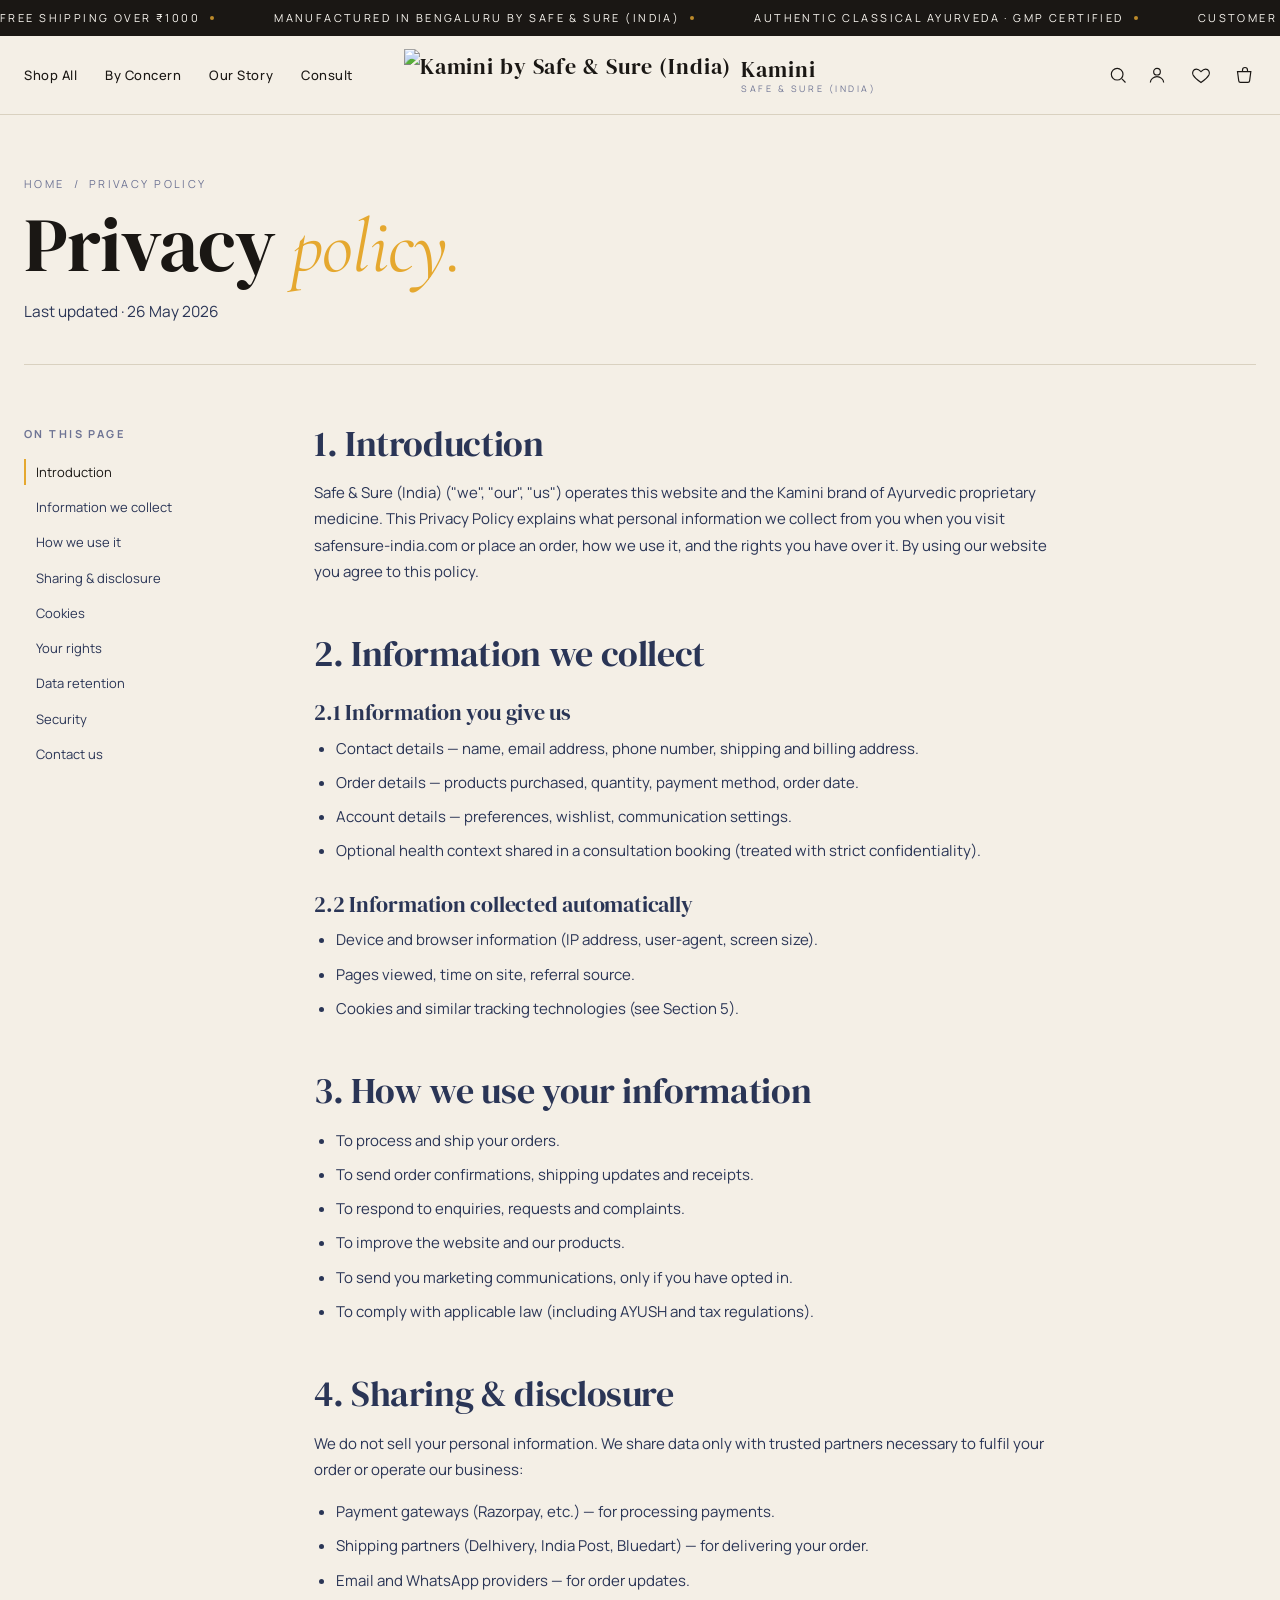
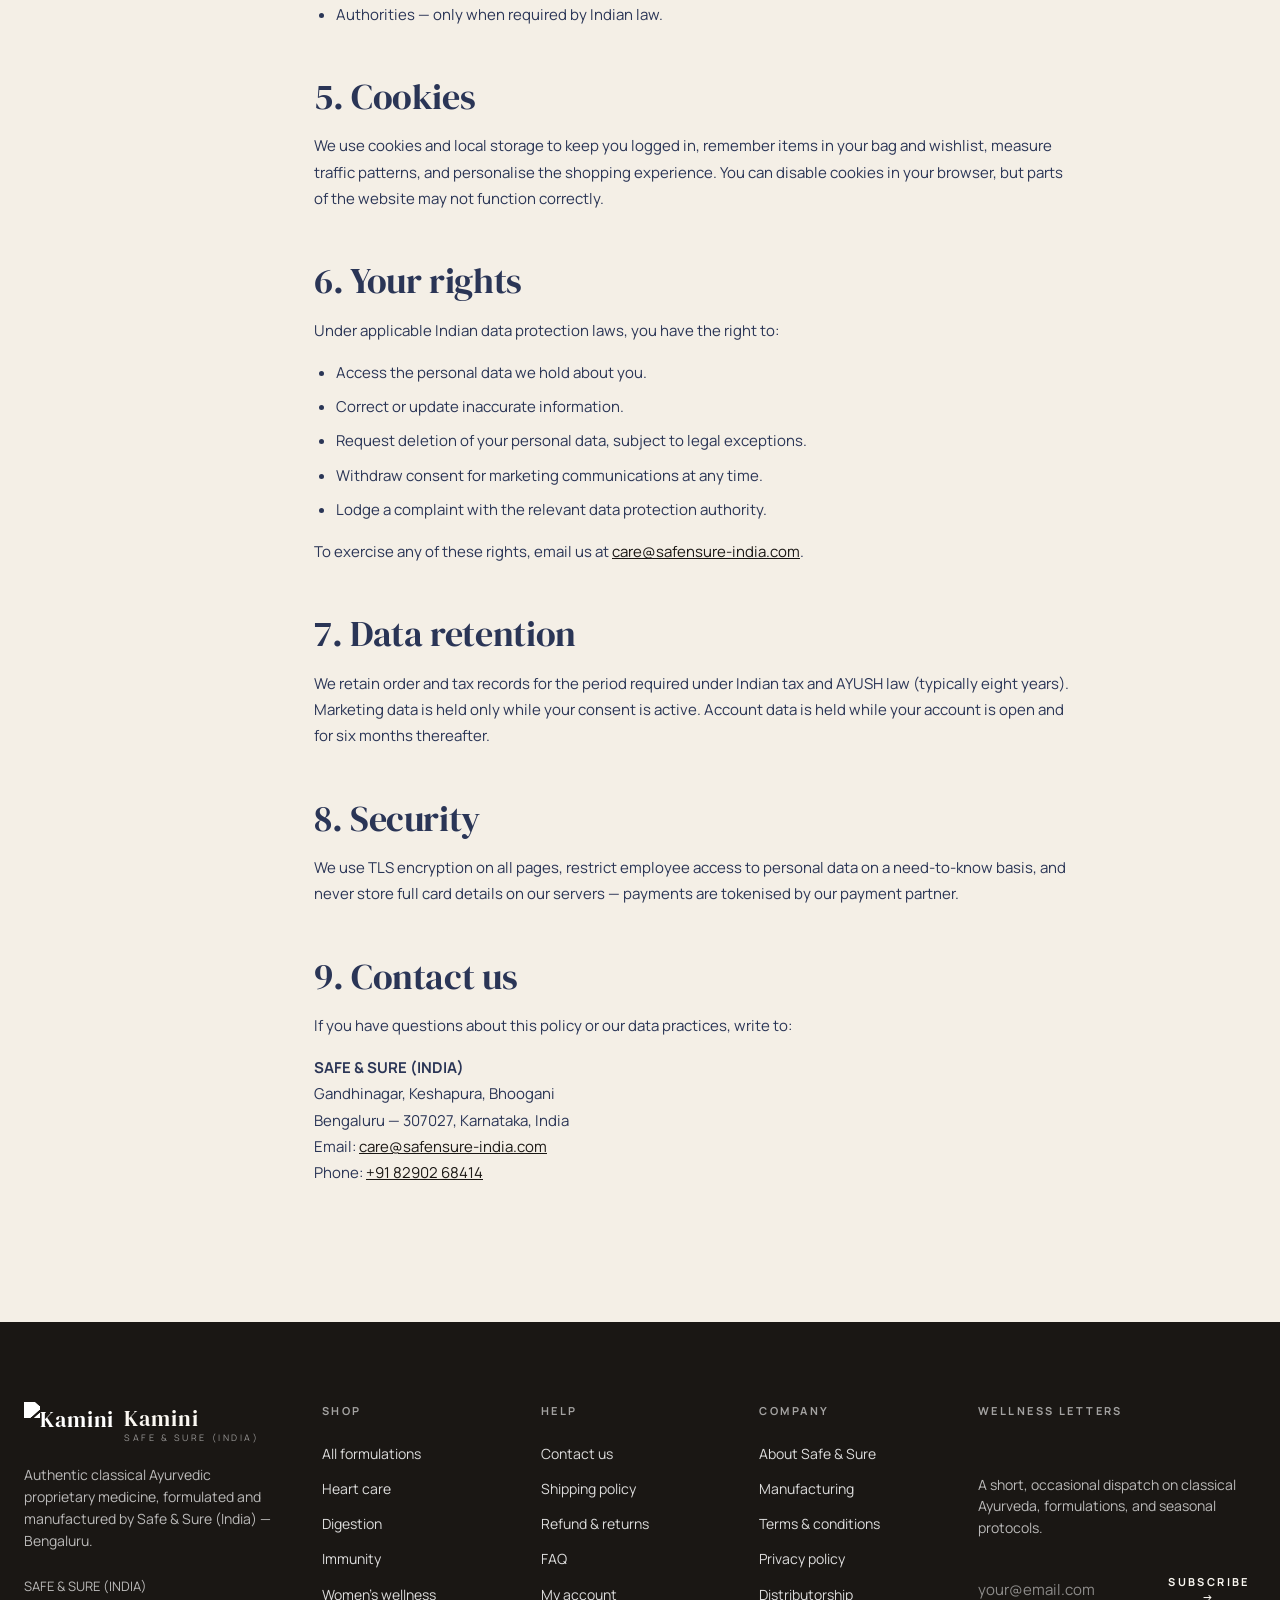
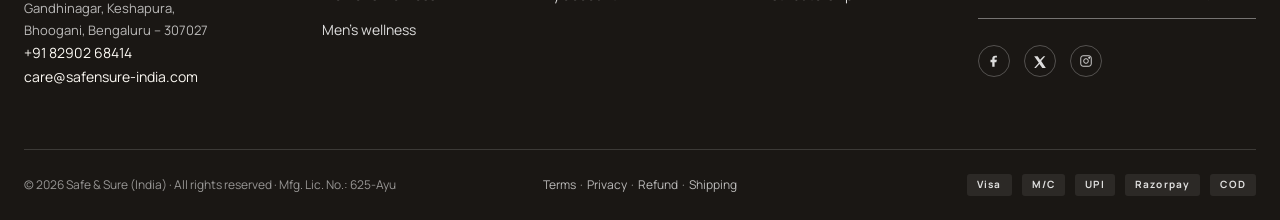
==== privacy-policy.html @ 07e7427a "Add site files (HTML, CSS, JS, robots.txt) with noindex/nofollow" ====
<!DOCTYPE html>
<html lang="en">
<head>
<meta name="robots" content="noindex, nofollow, noarchive, nosnippet">
<meta name="googlebot" content="noindex, nofollow">
<meta charset="UTF-8" />
<meta name="viewport" content="width=device-width, initial-scale=1.0" />
<title>Privacy Policy — Kamini by Safe &amp; Sure (India)</title>
<link rel="preconnect" href="https://fonts.googleapis.com" />
<link rel="preconnect" href="https://fonts.gstatic.com" crossorigin />
<link href="https://fonts.googleapis.com/css2?family=DM+Serif+Display:ital@0;1&family=Cormorant+Garamond:ital,wght@0,400;0,500;1,400;1,500&family=Manrope:wght@300;400;500;600;700&display=swap" rel="stylesheet" />
<link rel="icon" type="image/png" href="assets/logo.png" />
<link rel="stylesheet" href="styles.css" />
</head>
<body data-page="privacy">

<div id="site-header"></div>

<main class="wide">
  <section class="page-head">
    <div class="crumb"><a href="index.html">Home</a> &nbsp;/&nbsp; Privacy policy</div>
    <h1>Privacy <span class="italic">policy.</span></h1>
    <p class="lede" style="margin-top:14px;">Last updated · 26 May 2026</p>
  </section>

  <div class="legal">
    <aside class="legal-toc">
      <h5>On this page</h5>
      <ul>
        <li><a href="#intro" class="active">Introduction</a></li>
        <li><a href="#info">Information we collect</a></li>
        <li><a href="#use">How we use it</a></li>
        <li><a href="#share">Sharing &amp; disclosure</a></li>
        <li><a href="#cookies">Cookies</a></li>
        <li><a href="#rights">Your rights</a></li>
        <li><a href="#retention">Data retention</a></li>
        <li><a href="#security">Security</a></li>
        <li><a href="#contact">Contact us</a></li>
      </ul>
    </aside>

    <div class="legal-body">
      <h2 id="intro">1. Introduction</h2>
      <p>Safe &amp; Sure (India) ("we", "our", "us") operates this website and the Kamini brand of Ayurvedic proprietary medicine. This Privacy Policy explains what personal information we collect from you when you visit safensure-india.com or place an order, how we use it, and the rights you have over it. By using our website you agree to this policy.</p>

      <h2 id="info">2. Information we collect</h2>
      <h3>2.1 Information you give us</h3>
      <ul>
        <li>Contact details — name, email address, phone number, shipping and billing address.</li>
        <li>Order details — products purchased, quantity, payment method, order date.</li>
        <li>Account details — preferences, wishlist, communication settings.</li>
        <li>Optional health context shared in a consultation booking (treated with strict confidentiality).</li>
      </ul>
      <h3>2.2 Information collected automatically</h3>
      <ul>
        <li>Device and browser information (IP address, user-agent, screen size).</li>
        <li>Pages viewed, time on site, referral source.</li>
        <li>Cookies and similar tracking technologies (see Section 5).</li>
      </ul>

      <h2 id="use">3. How we use your information</h2>
      <ul>
        <li>To process and ship your orders.</li>
        <li>To send order confirmations, shipping updates and receipts.</li>
        <li>To respond to enquiries, requests and complaints.</li>
        <li>To improve the website and our products.</li>
        <li>To send you marketing communications, only if you have opted in.</li>
        <li>To comply with applicable law (including AYUSH and tax regulations).</li>
      </ul>

      <h2 id="share">4. Sharing &amp; disclosure</h2>
      <p>We do not sell your personal information. We share data only with trusted partners necessary to fulfil your order or operate our business:</p>
      <ul>
        <li>Payment gateways (Razorpay, etc.) — for processing payments.</li>
        <li>Shipping partners (Delhivery, India Post, Bluedart) — for delivering your order.</li>
        <li>Email and WhatsApp providers — for order updates.</li>
        <li>Authorities — only when required by Indian law.</li>
      </ul>

      <h2 id="cookies">5. Cookies</h2>
      <p>We use cookies and local storage to keep you logged in, remember items in your bag and wishlist, measure traffic patterns, and personalise the shopping experience. You can disable cookies in your browser, but parts of the website may not function correctly.</p>

      <h2 id="rights">6. Your rights</h2>
      <p>Under applicable Indian data protection laws, you have the right to:</p>
      <ul>
        <li>Access the personal data we hold about you.</li>
        <li>Correct or update inaccurate information.</li>
        <li>Request deletion of your personal data, subject to legal exceptions.</li>
        <li>Withdraw consent for marketing communications at any time.</li>
        <li>Lodge a complaint with the relevant data protection authority.</li>
      </ul>
      <p>To exercise any of these rights, email us at <a href="mailto:care@safensure-india.com">care@safensure-india.com</a>.</p>

      <h2 id="retention">7. Data retention</h2>
      <p>We retain order and tax records for the period required under Indian tax and AYUSH law (typically eight years). Marketing data is held only while your consent is active. Account data is held while your account is open and for six months thereafter.</p>

      <h2 id="security">8. Security</h2>
      <p>We use TLS encryption on all pages, restrict employee access to personal data on a need-to-know basis, and never store full card details on our servers — payments are tokenised by our payment partner.</p>

      <h2 id="contact">9. Contact us</h2>
      <p>If you have questions about this policy or our data practices, write to:</p>
      <p>
        <b>SAFE &amp; SURE (INDIA)</b><br/>
        Gandhinagar, Keshapura, Bhoogani<br/>
        Bengaluru — 307027, Karnataka, India<br/>
        Email: <a href="mailto:care@safensure-india.com">care@safensure-india.com</a><br/>
        Phone: <a href="tel:+918290268414">+91 82902 68414</a>
      </p>
    </div>
  </div>
</main>

<div id="site-footer"></div>

<script src="app.js"></script>
<script>
// Highlight TOC link in view
const links = document.querySelectorAll('.legal-toc a');
const sections = [...links].map(a => document.querySelector(a.getAttribute('href')));
window.addEventListener('scroll', () => {
  const y = window.scrollY + 200;
  let i = 0;
  sections.forEach((s, idx) => { if (s && s.offsetTop <= y) i = idx; });
  links.forEach((l, idx) => l.classList.toggle('active', idx === i));
});
</script>
</body>
</html>
---- styles.css ----
/* ============================================================
   SAFE & SURE (INDIA) — KAMINI Ayurvedic Proprietary Medicine
   Editorial commerce system · 2026
   ============================================================ */

:root {
  /* Warm parchment palette tuned to Kamini's navy + gold packaging */
  --cream:        #F4EFE6;
  --cream-2:      #EBE4D6;
  --paper:        #FBF8F2;
  --ink:          #14213A;        /* deep navy ink — from packaging */
  --ink-2:        #2A3556;
  --mute:         #6E7494;
  --hairline:     #D9D1C0;
  --terracotta:   #1B2D5B;        /* renamed in spirit — now Kamini navy accent */
  --terracotta-d: #0F1E45;
  --forest:       #1B2D5B;        /* unify deep tones to navy family */
  --moss:         #4A5C8A;
  --saffron:      #E5A82F;        /* Kamini gold */
  --rose:         #C77E6A;
  --sale:         #B33A2A;
  --new:          #1B2D5B;

  /* Type */
  --serif:    "DM Serif Display", "Playfair Display", "Cormorant Garamond", Georgia, serif;
  --italic:   "Cormorant Garamond", "Playfair Display", Georgia, serif;
  --sans:     "Manrope", "Inter", -apple-system, BlinkMacSystemFont, sans-serif;
  --mono:     "JetBrains Mono", ui-monospace, monospace;

  /* Geometry */
  --gutter:   24px;
  --maxw:     1440px;
  --radius:   2px;
  --radius-pill: 999px;

  /* Motion */
  --ease:     cubic-bezier(.2,.7,.2,1);
}

* { box-sizing: border-box; }
html, body { margin: 0; padding: 0; }
body {
  font-family: var(--sans);
  background: var(--cream);
  /* color: #1a1714; */
  color: #1a1714;
  font-size: 15px;
  line-height: 1.55;
  -webkit-font-smoothing: antialiased;
  text-rendering: optimizeLegibility;
}
img { display: block; max-width: 100%; height: auto; }
a { color: inherit; text-decoration: none; }
button { font-family: inherit; cursor: pointer; border: 0; background: none; color: inherit; }

/* ---------- Typography ---------- */
.serif { font-family: var(--serif); }
.italic { font-family: var(--italic); font-style: italic; }
.eyebrow {
  font-family: var(--sans);
  font-size: 11px;
  letter-spacing: .22em;
  text-transform: uppercase;
  font-weight: 600;
  color: var(--ink-2);
}
.kicker {
  font-family: var(--sans);
  font-size: 12px;
  letter-spacing: .2em;
  text-transform: uppercase;
  color: var(--mute);
}
h1, h2, h3, h4 { font-family: var(--serif); font-weight: 400; margin: 0; letter-spacing: -.01em; line-height: 1.04; }
.h-display { font-size: clamp(56px, 9.5vw, 168px); letter-spacing: -.02em; line-height: .94; }
.h-hero    { font-size: clamp(44px, 7vw, 116px); letter-spacing: -.02em; line-height: .96; }
.h-section { font-size: clamp(32px, 4.6vw, 72px); }
.h-block   { font-size: clamp(24px, 2.4vw, 36px); line-height: 1.1; }
.lede      { font-family: var(--sans); font-size: clamp(15px, 1.2vw, 18px); color: var(--ink-2); max-width: 60ch; line-height: 1.6; }

/* ---------- Buttons ---------- */
.btn {
  display: inline-flex; align-items: center; justify-content: center; gap: 10px;
  height: 52px; padding: 0 28px;
  font-family: var(--sans);
  font-size: 12px; font-weight: 600; letter-spacing: .18em; text-transform: uppercase;
  border-radius: var(--radius);
  transition: all .25s var(--ease);
  white-space: nowrap;
}
.btn-dark    { background: #1a1714; color: var(--paper); }
.btn-dark:hover    { background: var(--saffron); color: #1a1714; }
.btn-light   { background: var(--paper); color: #1a1714; }
.btn-outline { background: transparent; color: #1a1714; border: 1px solid #1a1714; }
.btn-outline:hover { background: #1a1714; color: var(--paper); }
.btn-ghost   { background: transparent; color: var(--paper); border: 1px solid rgba(255,255,255,.6); }
.btn-ghost:hover { background: var(--saffron); color: #1a1714; border-color: var(--saffron); }
.btn-gold    { background: var(--saffron); color: #1a1714; }
.btn-gold:hover { background: #1a1714; color: var(--saffron); }
.btn-arrow   { font-size: 16px; line-height: 1; transition: transform .25s var(--ease); }
.btn:hover .btn-arrow { transform: translateX(4px); }
.btn[disabled] { opacity: .5; pointer-events: none; }

/* ---------- Layout ---------- */
.container { max-width: var(--maxw); margin: 0 auto; padding: 0 var(--gutter); }
.wide      { max-width: 1680px; margin: 0 auto; padding: 0 var(--gutter); }
.row { display: flex; align-items: center; gap: 16px; }
.between { display: flex; align-items: center; justify-content: space-between; gap: 16px; }
.hairline { border-top: 1px solid var(--hairline); }
.section-pad { padding: clamp(64px, 9vw, 140px) 0; }

/* ---------- Badges ---------- */
.badge {
  display: inline-flex; align-items: center; gap: 6px;
  height: 22px; padding: 0 10px;
  border-radius: var(--radius-pill);
  font-family: var(--sans); font-size: 10px; font-weight: 700;
  letter-spacing: .12em; text-transform: uppercase;
}
.badge-sale { background: var(--sale); color: #fff; }
.badge-new  { background: #1a1714; color: var(--saffron); }
.badge-hot  { background: var(--saffron); color: #1a1714; }
.badge-best { background: var(--saffron); color: #1a1714; }
.badge-rx   { background: transparent; color: #1a1714; border: 1px solid #1a1714; }

/* ---------- Product card ---------- */
.product {
  display: flex; flex-direction: column; gap: 14px;
  text-align: left;
  background: var(--paper);
  padding: 16px 16px 22px;
  position: relative;
  transition: transform .35s var(--ease), box-shadow .35s var(--ease);
}
.product:hover { transform: translateY(-2px); box-shadow: 0 14px 30px rgba(20,33,58,.08); }
.product-media {
  position: relative;
  aspect-ratio: 4/5;
  background: var(--cream-2);
  overflow: hidden;
}
.product-media img { width: 100%; height: 100%; object-fit: cover; transition: transform .8s var(--ease); }
.product:hover .product-media img { transform: scale(1.04); }
.product-badges { position: absolute; top: 12px; left: 12px; display: flex; flex-direction: column; gap: 6px; z-index: 2; }
.product-fav { position: absolute; top: 12px; right: 12px; width: 36px; height: 36px; border-radius: 50%; background: var(--paper); display: grid; place-items: center; z-index: 2; opacity: 0; transition: opacity .25s var(--ease); cursor: pointer; }
.product:hover .product-fav { opacity: 1; }
.product-fav.is-fav { opacity: 1; background: #1a1714; }
.product-fav.is-fav svg { stroke: var(--saffron); fill: var(--saffron); }
.product-quick {
  position: absolute; left: 16px; right: 16px; bottom: 16px;
  background: #1a1714; color: var(--paper);
  height: 44px; display: grid; place-items: center;
  font-size: 11px; font-weight: 600; letter-spacing: .18em; text-transform: uppercase;
  transform: translateY(120%); transition: transform .35s var(--ease);
  z-index: 2;
  cursor: pointer;
  border: 0;
  width: calc(100% - 32px);
}
.product-quick:hover { background: var(--saffron); color: #1a1714; }
.product:hover .product-quick { transform: translateY(0); }
.product-stars { display: inline-flex; gap: 2px; color: #1a1714; font-size: 11px; letter-spacing: .04em; }
.product-stars b { font-weight: 600; }
.product-stars span.mute { color: var(--mute); }
.product-title { font-family: var(--serif); font-size: 19px; line-height: 1.2; letter-spacing: -.005em; }
.product-sub { font-family: var(--sans); font-size: 12px; color: var(--mute); letter-spacing: .04em; }
.product-price { display: flex; gap: 10px; align-items: baseline; font-family: var(--sans); }
.product-price .now { font-weight: 700; font-size: 15px; }
.product-price .was { color: var(--mute); text-decoration: line-through; font-size: 13px; }

/* ---------- Header ---------- */
.announce {
  background: #1a1714; color: var(--paper);
  height: 36px; display: flex; align-items: center; overflow: hidden;
  font-size: 11px; letter-spacing: .22em; text-transform: uppercase;
}
.announce-track {
  display: flex; gap: 60px; white-space: nowrap;
  animation: marquee 28s linear infinite;
}
@keyframes marquee {
  from { transform: translateX(0); }
  to { transform: translateX(-50%); }
}
.announce-track span { display: inline-flex; align-items: center; gap: 10px; }
.announce-track i { display: inline-block; width: 4px; height: 4px; background: var(--saffron); border-radius: 50%; opacity: .8; }

.header {
  position: sticky; top: 0; z-index: 50;
  background: var(--cream);
  border-bottom: 1px solid var(--hairline);
}
.header-inner { height: 78px; display: grid; grid-template-columns: 1fr auto 1fr; align-items: center; gap: 16px; }
.nav { display: flex; gap: 28px; }
.nav a { font-size: 13px; letter-spacing: .04em; font-weight: 500; position: relative; padding: 6px 0; }
.nav a:hover { color: #1a1714; border-bottom: 1px solid var(--saffron); }

.logo {
  display: flex; align-items: center; gap: 10px;
  font-family: var(--serif); font-size: 22px; letter-spacing: .04em;
}
.logo img.logo-img { height: 52px; width: auto; display: block; }
.logo .logo-text { display: flex; flex-direction: column; line-height: 1; }
.logo .logo-text .top { font-family: var(--serif); font-size: 22px; color: #1a1714; letter-spacing: .04em; }
.logo .logo-text .sub { font-family: var(--sans); font-size: 9px; letter-spacing: .28em; text-transform: uppercase; color: var(--mute); margin-top: 4px; }
.footer .logo img.logo-img { height: 44px; filter: brightness(0) invert(1); }
.footer .logo .logo-text .top { color: var(--paper); }
.footer .logo .logo-text .sub { color: rgba(255,255,255,.55); }

.icons { justify-self: end; display: flex; align-items: center; gap: 22px; }
.icon-btn { position: relative; width: 22px; height: 22px; display: grid; place-items: center; }
.icon-btn svg { width: 20px; height: 20px; stroke: #1a1714; stroke-width: 1.4; fill: none; }
.icon-btn .dot {
  position: absolute; top: -4px; right: -8px;
  background: var(--saffron); color: #1a1714;
  font-size: 9px; font-weight: 700; line-height: 1;
  border-radius: 50%; width: 16px; height: 16px;
  display: grid; place-items: center;
}

/* ---------- Search overlay ---------- */
.search-overlay {
  position: fixed; inset: 0; z-index: 100;
  background: rgba(20,33,58,.7);
  display: none;
  align-items: flex-start; justify-content: center;
  padding-top: 12vh;
}
.search-overlay.open { display: flex; }
.search-box {
  width: min(720px, 92vw);
  background: var(--paper);
  padding: 30px;
  display: flex; flex-direction: column; gap: 18px;
}
.search-box .search-row {
  display: flex; gap: 10px; align-items: center;
  border-bottom: 1px solid #1a1714; padding-bottom: 10px;
}
.search-box input {
  flex: 1; background: transparent; border: 0; outline: none;
  font-family: var(--serif); font-size: 26px; color: #1a1714;
}
.search-box input::placeholder { color: var(--mute); }
.search-box .search-close { font-size: 12px; letter-spacing: .18em; text-transform: uppercase; font-weight: 700; }
.search-results { display: flex; flex-direction: column; gap: 4px; max-height: 50vh; overflow-y: auto; }
.search-result {
  display: grid; grid-template-columns: 56px 1fr auto; gap: 14px; align-items: center;
  padding: 10px; background: var(--cream); transition: background .2s var(--ease);
}
.search-result:hover { background: var(--cream-2); }
.search-result img { width: 56px; height: 56px; object-fit: cover; background: var(--cream-2); }
.search-result .meta { display: flex; flex-direction: column; gap: 2px; }
.search-result .name { font-family: var(--serif); font-size: 16px; }
.search-result .sub { font-size: 11px; color: var(--mute); letter-spacing: .08em; text-transform: uppercase; }
.search-result .price { font-family: var(--sans); font-size: 14px; font-weight: 700; }
.search-empty { text-align: center; padding: 30px; color: var(--mute); font-style: italic; font-family: var(--italic); }

/* ---------- Toast ---------- */
.toast {
  position: fixed; right: 24px; bottom: 24px; z-index: 200;
  background: #1a1714; color: var(--paper);
  padding: 16px 22px;
  display: flex; align-items: center; gap: 12px;
  transform: translateY(120%); opacity: 0;
  transition: transform .35s var(--ease), opacity .35s var(--ease);
  max-width: 360px;
}
.toast.show { transform: translateY(0); opacity: 1; }
.toast .tick {
  width: 22px; height: 22px; border-radius: 50%;
  background: var(--saffron); color: #1a1714;
  display: grid; place-items: center;
  font-size: 12px; font-weight: 700;
}
.toast .tlabel { font-size: 12px; letter-spacing: .14em; text-transform: uppercase; font-weight: 700; }
.toast .tname { font-family: var(--serif); font-size: 16px; margin-top: 2px; }

/* ---------- Hero ---------- */
.hero {
  position: relative; overflow: hidden;
  padding: 32px 0 0;
}
.hero-grid {
  display: grid;
  grid-template-columns: 1fr 1.1fr;
  gap: 40px;
  align-items: end;
}
.hero-copy { padding: 40px 0 80px; position: relative; z-index: 2; }
.hero-copy .h-display { font-size: clamp(64px, 10vw, 188px); }
.hero-tags { display: flex; gap: 32px; margin-top: 56px; flex-wrap: wrap; }
.hero-tag { font-size: 11px; letter-spacing: .18em; text-transform: uppercase; color: var(--mute); display: inline-flex; align-items: center; gap: 8px; }
.hero-tag::before { content: ""; width: 28px; height: 1px; background: #1a1714; display: inline-block; }
.hero-actions { display: flex; gap: 14px; margin-top: 38px; flex-wrap: wrap; }
.hero-media {
  aspect-ratio: 4/5;
  background: var(--cream-2);
  position: relative;
  overflow: hidden;
}
.hero-media img { width: 100%; height: 100%; object-fit: cover; }
.hero-stamp {
  position: absolute; bottom: 32px; right: 32px;
  background: var(--paper); padding: 18px 22px;
  display: flex; flex-direction: column; gap: 4px;
  max-width: 220px;
}
.hero-stamp .num { font-family: var(--serif); font-size: 40px; line-height: 1; }
.hero-stamp .lab { font-size: 11px; letter-spacing: .18em; text-transform: uppercase; color: var(--mute); }
.hero-floating-italic { font-family: var(--italic); font-style: italic; font-weight: 400; font-size: clamp(40px, 6vw, 84px); color: var(--saffron); letter-spacing: -.01em; }

/* Value strip */
.value-strip {
  border-top: 1px solid var(--hairline);
  border-bottom: 1px solid var(--hairline);
  background: var(--cream);
  padding: 28px 0;
}
.value-grid { display: grid; grid-template-columns: repeat(5, 1fr); gap: 24px; align-items: center; }
.value-item { display: flex; align-items: center; gap: 14px; }
.value-icon { width: 38px; height: 38px; display: grid; place-items: center; border: 1px solid var(--hairline); border-radius: 50%; }
.value-icon svg { width: 18px; height: 18px; stroke: #1a1714; fill: none; stroke-width: 1.4; }
.value-text { display: flex; flex-direction: column; }
.value-text b { font-size: 12px; font-weight: 700; letter-spacing: .08em; text-transform: uppercase; }
.value-text small { font-size: 11px; color: var(--mute); }

/* ---------- Section heading ---------- */
.sec-head { display: grid; grid-template-columns: 1fr auto; align-items: end; gap: 30px; margin-bottom: 48px; }
.sec-head .left { display: flex; flex-direction: column; gap: 14px; }
.sec-head .links { display: flex; gap: 18px; align-items: center; }
.sec-head .links a { font-size: 12px; letter-spacing: .14em; text-transform: uppercase; font-weight: 600; }
.sec-head .links a.active { border-bottom: 1px solid #1a1714; padding-bottom: 4px; }

/* ---------- Concerns ---------- */
.concerns {
  display: grid;
  grid-template-columns: repeat(8, 1fr);
  gap: 20px;
}
.concern {
  display: flex; flex-direction: column; align-items: center; gap: 14px;
  text-align: center;
  transition: transform .35s var(--ease);
  position: relative;
}
.concern:hover { transform: translateY(-4px); }
.concern-circle {
  width: 100%;
  aspect-ratio: 1;
  border-radius: 50%;
  background: var(--cream-2);
  position: relative;
  display: grid; place-items: center;
  overflow: hidden;
  border: 1px solid var(--hairline);
  transition: border-color .25s var(--ease);
}
.concern:hover .concern-circle { border-color: var(--saffron); }
.concern-circle svg { width: 42%; height: 42%; }
.concern-label { font-family: var(--serif); font-size: 17px; }
.concern-count { font-size: 11px; letter-spacing: .12em; text-transform: uppercase; color: var(--mute); }

/* ---------- Editorial split ---------- */
.split { display: grid; grid-template-columns: 1fr 1fr; min-height: 600px; }
.split-image { background: var(--cream-2); position: relative; overflow: hidden; }
.split-image img { width: 100%; height: 100%; object-fit: cover; }
.split-copy {
  background: #1a1714;
  color: var(--paper);
  padding: clamp(40px, 6vw, 90px);
  display: flex; flex-direction: column; justify-content: center;
  gap: 28px;
}
.split-copy .eyebrow { color: rgba(255,255,255,.7); }
.split-copy .h-section { color: var(--paper); }
.split-copy .h-section .italic { color: var(--saffron); }
.split-copy .lede { color: rgba(255,255,255,.85); }

/* ---------- Product grid ---------- */
.product-grid {
  display: grid;
  grid-template-columns: repeat(4, 1fr);
  gap: 20px;
}
.product-grid.cols-3 { grid-template-columns: repeat(3, 1fr); }

/* ---------- Ingredient block ---------- */
.ingredient {
  background: #1a1714;
  color: var(--paper);
  display: grid;
  grid-template-columns: 1.05fr 1fr;
  min-height: 560px;
  overflow: hidden;
}
.ingredient-text { padding: clamp(40px, 5vw, 80px); display: flex; flex-direction: column; gap: 22px; justify-content: center; }
.ingredient-text .h-section { color: var(--paper); }
.ingredient-text .h-section .italic { color: var(--saffron); }
.ingredient-text .lede { color: rgba(255,255,255,.78); max-width: 48ch; }
.ingredient-text .eyebrow { color: rgba(255,255,255,.6); }
.ingredient-stats { display: grid; grid-template-columns: repeat(3,1fr); gap: 28px; margin-top: 8px; padding-top: 28px; border-top: 1px solid rgba(255,255,255,.2); }
.ingredient-stats .num { font-family: var(--serif); font-size: 40px; line-height: 1; color: var(--saffron); }
.ingredient-stats .lab { font-size: 11px; letter-spacing: .14em; text-transform: uppercase; color: rgba(255,255,255,.65); margin-top: 6px; display: block; }
.ingredient-image { position: relative; overflow: hidden; background: var(--cream-2); }
.ingredient-image img { width: 100%; height: 100%; object-fit: cover; }

/* ---------- Reviews / community ---------- */
.community {
  display: grid;
  grid-template-columns: 1.2fr .9fr;
  gap: 32px;
  align-items: stretch;
}
.community-photo { aspect-ratio: 5/4; background: var(--cream-2); overflow: hidden; }
.community-photo img { width: 100%; height: 100%; object-fit: cover; }
.review-card {
  background: var(--paper);
  padding: 32px;
  display: flex; flex-direction: column; gap: 18px;
  position: relative;
}
.review-stars { display: flex; gap: 2px; }
.review-stars span { font-size: 14px; color: var(--saffron); }
.review-quote { font-family: var(--italic); font-style: italic; font-size: 22px; line-height: 1.35; color: #1a1714; }
.review-author { font-size: 12px; letter-spacing: .14em; text-transform: uppercase; color: var(--mute); }
.review-product { display: flex; align-items: center; gap: 12px; padding-top: 18px; border-top: 1px solid var(--hairline); }
.review-product img { width: 48px; height: 48px; object-fit: cover; background: var(--cream-2); }
.review-product .verified { font-size: 10px; letter-spacing: .14em; text-transform: uppercase; color: #1a1714; font-weight: 700; display: flex; align-items: center; gap: 4px; }

/* ---------- Doctor block ---------- */
.doctor {
  display: grid;
  grid-template-columns: 1fr 1.4fr;
  gap: 40px;
  background: var(--cream-2);
  padding: clamp(40px, 6vw, 80px);
  align-items: center;
}
.doctor-photo { aspect-ratio: 5/6; background: #1a1714; overflow: hidden; display: grid; place-items: center; }
.doctor-photo img { width: 100%; height: 100%; object-fit: cover; }
.doctor-body { display: flex; flex-direction: column; gap: 24px; }

/* ---------- Footer ---------- */
.footer {
  background: #1a1714;
  color: var(--paper);
  padding: 80px 0 24px;
}
.footer .wide { padding-left: var(--gutter); padding-right: var(--gutter); }
.footer-top {
  display: grid;
  grid-template-columns: 1.3fr .9fr .9fr .9fr 1.4fr;
  gap: 40px;
  padding-bottom: 60px;
  border-bottom: 1px solid rgba(255,255,255,.15);
}
.footer-col h5 {
  font-family: var(--sans); font-size: 11px;
  letter-spacing: .22em; text-transform: uppercase;
  font-weight: 700; color: rgba(255,255,255,.6);
  margin: 0 0 22px;
}
.footer-col ul { list-style: none; padding: 0; margin: 0; display: flex; flex-direction: column; gap: 12px; }
.footer-col a { font-size: 14px; color: rgba(255,255,255,.85); }
.footer-col a:hover { color: var(--saffron); }
.footer .logo { margin-bottom: 18px; }
.footer-lede { color: rgba(255,255,255,.7); font-size: 14px; max-width: 30ch; }
.footer-news { display: flex; flex-direction: column; gap: 18px; }
.news-input { display: flex; border-bottom: 1px solid rgba(255,255,255,.4); padding-bottom: 10px; }
.news-input input { flex: 1; background: transparent; border: 0; outline: none; color: var(--paper); font-family: var(--sans); font-size: 15px; padding: 8px 0; }
.news-input input::placeholder { color: rgba(255,255,255,.5); }
.news-input button { font-size: 11px; letter-spacing: .22em; text-transform: uppercase; font-weight: 700; color: var(--paper); }
.news-input button:hover { color: var(--saffron); }
.footer-bottom { display: grid; grid-template-columns: 1fr auto 1fr; align-items: center; gap: 16px; padding-top: 24px; font-size: 12px; color: rgba(255,255,255,.55); }
.footer-bottom .center { text-align: center; }
.footer-bottom .right { justify-self: end; display: flex; gap: 10px; align-items: center; }
.footer-bottom a { color: rgba(255,255,255,.7); }
.footer-bottom a:hover { color: var(--saffron); }
.pay { height: 22px; padding: 0 10px; display: inline-flex; align-items: center; background: rgba(255,255,255,.08); font-size: 10px; font-weight: 700; letter-spacing: .12em; border-radius: 3px; color: rgba(255,255,255,.85); }
.socials { display: flex; gap: 14px; }
.socials a { width: 32px; height: 32px; border: 1px solid rgba(255,255,255,.25); border-radius: 50%; display: grid; place-items: center; transition: all .25s var(--ease); }
.socials a:hover { background: var(--saffron); color: #1a1714; border-color: var(--saffron); }
.socials svg { width: 14px; height: 14px; }

/* ---------- Flash / Rx ---------- */
.flash {
  background: #1a1714; color: var(--paper);
  padding: clamp(40px, 6vw, 80px); display: grid; gap: 40px;
  grid-template-columns: .9fr 1.4fr;
  align-items: center;
}
.flash .h-block { color: var(--paper); }
.flash .h-block .italic { color: var(--saffron); }
.flash .lede { color: rgba(255,255,255,.78); }
.timer { display: flex; gap: 10px; margin-top: 12px; }
.timer-pill { background: rgba(255,255,255,.1); border: 1px solid rgba(255,255,255,.15); padding: 14px 18px; display: flex; flex-direction: column; align-items: center; min-width: 76px; }
.timer-pill .v { font-family: var(--serif); font-size: 30px; line-height: 1; color: var(--saffron); }
.timer-pill .l { font-size: 10px; letter-spacing: .14em; text-transform: uppercase; color: rgba(255,255,255,.6); margin-top: 6px; }

/* ---------- Press strip ---------- */
.press {
  display: grid; grid-template-columns: auto repeat(5, 1fr); gap: 40px; align-items: center;
  padding: 30px 0; border-top: 1px solid var(--hairline); border-bottom: 1px solid var(--hairline);
}
.press-label { font-size: 11px; letter-spacing: .22em; text-transform: uppercase; color: var(--mute); }
.press-name { font-family: var(--serif); font-size: 22px; color: var(--ink-2); opacity: .75; text-align: center; letter-spacing: .04em; }

/* ============================================================
   PDP — Product detail
   ============================================================ */
.pdp-wrap {
  display: grid;
  grid-template-columns: 1.05fr .95fr;
  gap: 50px;
  padding: 40px 0 80px;
}
.pdp-gallery { display: grid; grid-template-columns: 90px 1fr; gap: 14px; align-items: start; }
.pdp-thumbs { display: flex; flex-direction: column; gap: 10px; }
.pdp-thumb { aspect-ratio: 1; background: var(--cream-2); cursor: pointer; border: 1px solid transparent; padding: 4px; transition: border .2s; }
.pdp-thumb img { width: 100%; height: 100%; object-fit: contain; }
.pdp-thumb.active { border-color: #1a1714; }
.pdp-main {
  aspect-ratio: 4/5; background: var(--cream-2); position: relative; overflow: hidden;
  display: grid; place-items: center;
}
.pdp-main img { width: 100%; height: 100%; object-fit: contain; padding: 24px; }
.pdp-body { display: flex; flex-direction: column; gap: 22px; padding: 10px 0; }
.pdp-title { font-family: var(--serif); font-size: clamp(40px, 4.5vw, 64px); line-height: 1; letter-spacing: -.01em; }
.pdp-title .italic { font-family: var(--italic); font-style: italic; color: var(--saffron); font-size: .85em; }
.pdp-meta { display: flex; gap: 16px; align-items: center; flex-wrap: wrap; }
.pdp-price { display: flex; gap: 14px; align-items: baseline; padding: 18px 0; border-top: 1px solid var(--hairline); border-bottom: 1px solid var(--hairline); }
.pdp-price .now { font-family: var(--serif); font-size: 44px; line-height: 1; }
.pdp-price .was { font-size: 18px; color: var(--mute); text-decoration: line-through; }
.pdp-price .save { font-size: 11px; letter-spacing: .18em; text-transform: uppercase; font-weight: 700; background: var(--saffron); color: #1a1714; padding: 4px 10px; }
.pdp-size-row, .pdp-qty-row { display: flex; gap: 10px; flex-wrap: wrap; }
.pdp-section-label { font-size: 11px; letter-spacing: .22em; text-transform: uppercase; color: var(--mute); margin-bottom: 10px; font-weight: 600; }
.pdp-size-btn { padding: 12px 18px; background: transparent; border: 1px solid var(--hairline); cursor: pointer; font-size: 12px; letter-spacing: .14em; text-transform: uppercase; font-weight: 600; }
.pdp-size-btn.active { border-color: #1a1714; background: #1a1714; color: var(--paper); }
.qty-stepper { display: inline-flex; align-items: center; border: 1px solid #1a1714; }
.qty-stepper button { width: 44px; height: 48px; font-size: 18px; }
.qty-stepper input { width: 56px; height: 48px; text-align: center; border: 0; background: transparent; font-family: var(--serif); font-size: 20px; }
.pdp-buy-row { display: grid; grid-template-columns: 1fr 1fr; gap: 10px; margin-top: 10px; }
.pdp-buy-row .btn { width: 100%; height: 60px; }
.pdp-accordion { display: flex; flex-direction: column; }
.pdp-acc-item { border-top: 1px solid var(--hairline); }
.pdp-acc-item:last-child { border-bottom: 1px solid var(--hairline); }
.pdp-acc-head {
  width: 100%; text-align: left; padding: 22px 0;
  font-family: var(--serif); font-size: 22px;
  display: flex; justify-content: space-between; align-items: center;
}
.pdp-acc-head::after { content: "+"; font-size: 24px; transition: transform .3s; }
.pdp-acc-item.open .pdp-acc-head::after { content: "−"; }
.pdp-acc-body { max-height: 0; overflow: hidden; transition: max-height .35s var(--ease); }
.pdp-acc-item.open .pdp-acc-body { max-height: 800px; padding-bottom: 22px; }
.pdp-acc-body p, .pdp-acc-body li { font-size: 14px; color: var(--ink-2); line-height: 1.7; }
.pdp-acc-body ul { padding-left: 20px; }
.pdp-trust { display: grid; grid-template-columns: repeat(3, 1fr); gap: 14px; margin-top: 8px; }
.pdp-trust .t { padding: 14px; background: var(--paper); display: flex; flex-direction: column; gap: 4px; border: 1px solid var(--hairline); }
.pdp-trust .t b { font-family: var(--serif); font-size: 16px; }
.pdp-trust .t small { font-size: 11px; color: var(--mute); letter-spacing: .08em; text-transform: uppercase; }

/* ============================================================
   Shop / Collection
   ============================================================ */
.shop-head {
  padding: 48px 0 30px;
}
.shop-chips { display: flex; gap: 10px; padding: 16px 0 30px; flex-wrap: wrap; position: sticky; top: 78px; background: var(--cream); z-index: 10; border-bottom: 1px solid var(--hairline); }
.chip {
  height: 38px; padding: 0 16px;
  display: inline-flex; align-items: center; gap: 8px;
  font-size: 11px; letter-spacing: .14em; text-transform: uppercase; font-weight: 600;
  border: 1px solid var(--hairline); background: var(--paper);
  cursor: pointer; transition: all .2s var(--ease);
}
.chip:hover { border-color: #1a1714; }
.chip.active { background: #1a1714; color: var(--paper); border-color: #1a1714; }
.chip.active .chip-count { color: var(--saffron); }
.chip-count { color: var(--mute); }

.shop-layout { display: grid; grid-template-columns: 260px 1fr; gap: 40px; padding-bottom: 100px; }
.shop-filters { display: flex; flex-direction: column; gap: 28px; }
.filter-group h5 { font-family: var(--sans); font-size: 11px; letter-spacing: .22em; text-transform: uppercase; font-weight: 700; margin: 0 0 14px; }
.filter-group ul { list-style: none; padding: 0; margin: 0; display: flex; flex-direction: column; gap: 8px; }
.filter-group label { display: flex; align-items: center; gap: 10px; font-size: 13px; cursor: pointer; }
.filter-group label:hover { color: #1a1714; }
.filter-group label input { accent-color: #1a1714; }
.filter-group label .ct { margin-left: auto; color: var(--mute); font-size: 12px; }
.shop-toolbar { display: flex; justify-content: space-between; align-items: center; padding: 0 0 24px; }
.shop-toolbar .count { font-size: 13px; color: var(--mute); }
.shop-toolbar select {
  border: 1px solid var(--hairline); background: var(--paper); padding: 10px 14px;
  font-family: var(--sans); font-size: 12px; letter-spacing: .14em; text-transform: uppercase; font-weight: 600;
}

/* ============================================================
   Cart / Checkout
   ============================================================ */
.page-head {
  padding: 60px 0 24px; border-bottom: 1px solid var(--hairline);
}
.page-head h1 { font-family: var(--serif); font-size: clamp(48px, 6vw, 88px); line-height: 1; }
.page-head h1 .italic { color: var(--saffron); }
.page-head .crumb { font-size: 11px; letter-spacing: .22em; text-transform: uppercase; color: var(--mute); margin-bottom: 14px; }
.crumb a { color: var(--mute); }
.crumb a:hover { color: #1a1714; }

.cart-layout { display: grid; grid-template-columns: 1.4fr 1fr; gap: 60px; padding: 50px 0 120px; }
.cart-items { display: flex; flex-direction: column; }
.cart-row {
  display: grid; grid-template-columns: 120px 1fr auto; gap: 22px;
  padding: 22px 0; border-bottom: 1px solid var(--hairline);
  align-items: center;
}
.cart-row .ci-img { aspect-ratio: 4/5; background: var(--cream-2); padding: 8px; }
.cart-row .ci-img img { width: 100%; height: 100%; object-fit: contain; }
.cart-row .ci-meta { display: flex; flex-direction: column; gap: 8px; }
.cart-row .ci-name { font-family: var(--serif); font-size: 22px; line-height: 1.1; }
.cart-row .ci-sub { font-size: 12px; color: var(--mute); letter-spacing: .04em; }
.cart-row .ci-actions { display: flex; gap: 18px; align-items: center; }
.cart-row .ci-actions button { font-size: 11px; letter-spacing: .14em; text-transform: uppercase; color: var(--mute); }
.cart-row .ci-actions button:hover { color: #1a1714; text-decoration: underline; }
.cart-row .ci-side { display: flex; flex-direction: column; align-items: flex-end; gap: 14px; }
.cart-row .ci-price { font-family: var(--serif); font-size: 22px; }

.summary {
  background: var(--paper); padding: 36px;
  display: flex; flex-direction: column; gap: 18px;
  position: sticky; top: 110px; align-self: start;
}
.summary h3 { font-family: var(--serif); font-size: 28px; }
.summary .sum-row { display: flex; justify-content: space-between; font-size: 14px; }
.summary .sum-row.total { padding-top: 14px; border-top: 1px solid var(--hairline); font-family: var(--serif); font-size: 22px; }
.summary .promo {
  display: flex; gap: 8px; padding-top: 10px;
}
.summary .promo input { flex: 1; border: 1px solid var(--hairline); padding: 12px; font-family: var(--sans); font-size: 13px; background: var(--cream); }
.summary .promo button { padding: 12px 16px; background: #1a1714; color: var(--paper); font-size: 11px; letter-spacing: .14em; text-transform: uppercase; font-weight: 700; }
.summary .note { font-size: 12px; color: var(--mute); padding-top: 10px; border-top: 1px solid var(--hairline); }
.cart-empty {
  text-align: center; padding: 80px 30px;
  display: flex; flex-direction: column; align-items: center; gap: 22px;
}
.cart-empty .italic { font-family: var(--italic); font-style: italic; color: var(--saffron); }

/* Checkout */
.checkout-layout { display: grid; grid-template-columns: 1.3fr 1fr; gap: 60px; padding: 50px 0 120px; }
.checkout-form { display: flex; flex-direction: column; gap: 36px; }
.fieldset h3 { font-family: var(--serif); font-size: 28px; margin-bottom: 18px; }
.field-row { display: grid; grid-template-columns: 1fr 1fr; gap: 16px; }
.field { display: flex; flex-direction: column; gap: 6px; margin-bottom: 14px; }
.field.full { grid-column: span 2; }
.field label { font-size: 11px; letter-spacing: .18em; text-transform: uppercase; font-weight: 600; color: var(--ink-2); }
.field input, .field select, .field textarea {
  border: 1px solid var(--hairline); padding: 14px; background: var(--paper);
  font-family: var(--sans); font-size: 14px; color: #1a1714;
}
.field input:focus, .field select:focus, .field textarea:focus { outline: 1px solid #1a1714; border-color: #1a1714; }
.field-row .field { margin-bottom: 0; }

.pay-options { display: flex; flex-direction: column; gap: 8px; }
.pay-option {
  display: flex; align-items: center; gap: 14px;
  padding: 18px; border: 1px solid var(--hairline); background: var(--paper);
  cursor: pointer;
}
.pay-option.active { border-color: #1a1714; background: var(--cream); }
.pay-option input { accent-color: #1a1714; }
.pay-option .p-name { font-family: var(--serif); font-size: 18px; flex: 1; }
.pay-option .p-tag { font-size: 11px; letter-spacing: .14em; text-transform: uppercase; color: var(--mute); }

.summary .mini-items { display: flex; flex-direction: column; gap: 14px; padding-bottom: 18px; border-bottom: 1px solid var(--hairline); }
.summary .mini-item { display: grid; grid-template-columns: 60px 1fr auto; gap: 12px; align-items: center; }
.summary .mini-item .mi-img { aspect-ratio: 4/5; background: var(--cream-2); padding: 4px; position: relative; }
.summary .mini-item .mi-img img { width: 100%; height: 100%; object-fit: contain; }
.summary .mini-item .mi-img .qty { position: absolute; top: -6px; right: -6px; background: #1a1714; color: var(--saffron); font-size: 10px; font-weight: 700; width: 18px; height: 18px; border-radius: 50%; display: grid; place-items: center; }
.summary .mini-item .mi-name { font-family: var(--serif); font-size: 14px; line-height: 1.2; }
.summary .mini-item .mi-sub { font-size: 11px; color: var(--mute); letter-spacing: .04em; }
.summary .mini-item .mi-price { font-size: 13px; font-weight: 700; }

/* Order success */
.success {
  text-align: center; padding: 80px 30px 140px;
  display: flex; flex-direction: column; align-items: center; gap: 24px;
}
.success .checkmark {
  width: 84px; height: 84px; border-radius: 50%;
  background: var(--saffron); color: #1a1714;
  display: grid; place-items: center; font-size: 40px; font-weight: 700;
  font-family: var(--serif);
}
.success h1 { font-family: var(--serif); font-size: clamp(40px, 5vw, 64px); }
.success h1 .italic { color: var(--saffron); }
.success .ord-no { font-size: 11px; letter-spacing: .22em; text-transform: uppercase; color: var(--mute); }
.success-card { background: var(--paper); padding: 40px; max-width: 560px; margin: 24px auto 0; display: flex; flex-direction: column; gap: 14px; text-align: left; }
.success-card .row { justify-content: space-between; font-size: 14px; }
.success-card .row b { font-family: var(--serif); font-weight: 400; font-size: 18px; }

/* Wishlist empty */
.wishlist-empty { text-align: center; padding: 80px 30px; }

/* Legal pages */
.legal {
  display: grid; grid-template-columns: 240px 1fr; gap: 50px;
  padding: 60px 0 120px;
}
.legal-toc { position: sticky; top: 110px; align-self: start; }
.legal-toc h5 { font-family: var(--sans); font-size: 11px; letter-spacing: .22em; text-transform: uppercase; font-weight: 700; color: var(--mute); margin: 0 0 18px; }
.legal-toc ul { list-style: none; padding: 0; margin: 0; display: flex; flex-direction: column; gap: 12px; }
.legal-toc a { font-size: 13px; color: var(--ink-2); padding: 4px 0; border-left: 2px solid transparent; padding-left: 10px; }
.legal-toc a:hover, .legal-toc a.active { border-color: var(--saffron); color: #1a1714; }
.legal-body { max-width: 760px; font-family: var(--sans); font-size: 15px; color: var(--ink-2); line-height: 1.75; }
.legal-body h2 { font-family: var(--serif); font-size: 36px; margin: 50px 0 18px; }
.legal-body h2:first-child { margin-top: 0; }
.legal-body h3 { font-family: var(--serif); font-size: 22px; margin: 28px 0 12px; }
.legal-body p { margin: 0 0 16px; }
.legal-body ul, .legal-body ol { margin: 0 0 16px; padding-left: 22px; }
.legal-body li { margin-bottom: 8px; }
.legal-body a { color: #1a1714; text-decoration: underline; }

/* Account */
.account-layout { display: grid; grid-template-columns: 260px 1fr; gap: 50px; padding: 50px 0 120px; }
.account-nav { display: flex; flex-direction: column; gap: 4px; }
.account-nav a { padding: 14px 16px; font-size: 13px; letter-spacing: .04em; border-left: 2px solid transparent; }
.account-nav a:hover, .account-nav a.active { background: var(--paper); border-color: var(--saffron); }
.account-card { background: var(--paper); padding: 30px; margin-bottom: 18px; }
.account-card h3 { font-family: var(--serif); font-size: 24px; margin-bottom: 16px; }

/* Contact */
.contact-grid { display: grid; grid-template-columns: 1fr 1fr; gap: 50px; padding: 50px 0 120px; }
.contact-card { background: var(--paper); padding: 30px; display: flex; flex-direction: column; gap: 14px; }
.contact-card .h-block { color: #1a1714; }

/* FAQ */
.faq-list { max-width: 820px; margin: 0 auto; padding: 50px 0 120px; }
.faq-q {
  padding: 24px 0; border-top: 1px solid var(--hairline); cursor: pointer;
  display: flex; justify-content: space-between; align-items: center;
  font-family: var(--serif); font-size: 22px;
}
.faq-q:last-child { border-bottom: 1px solid var(--hairline); }
.faq-q::after { content: "+"; font-size: 24px; transition: transform .3s; }
.faq-item.open .faq-q::after { content: "−"; }
.faq-a { max-height: 0; overflow: hidden; transition: max-height .35s var(--ease); }
.faq-item.open .faq-a { max-height: 400px; padding-bottom: 24px; }
.faq-a p { font-size: 15px; color: var(--ink-2); line-height: 1.7; }

/* ============================================================
   RESPONSIVE
   ============================================================ */
@media (max-width: 1100px) {
  .product-grid { grid-template-columns: repeat(3, 1fr); }
  .concerns { grid-template-columns: repeat(6, 1fr); }
  .footer-top { grid-template-columns: 1fr 1fr 1fr; }
  .footer-top .footer-col:first-child, .footer-top .footer-news { grid-column: span 3; }
  .hero-tags { gap: 18px; }
  .shop-layout { grid-template-columns: 220px 1fr; }
}
@media (max-width: 900px) {
  .pdp-wrap, .cart-layout, .checkout-layout, .legal, .account-layout, .contact-grid { grid-template-columns: 1fr; gap: 30px; }
  .pdp-gallery { grid-template-columns: 1fr; }
  .pdp-thumbs { flex-direction: row; order: 2; }
  .pdp-thumb { width: 80px; }
  .summary { position: relative; top: 0; }
}
@media (max-width: 800px) {
  :root { --gutter: 18px; }
  .nav, .icons .desktop-only { display: none; }
  .header-inner { grid-template-columns: auto 1fr auto; }
  .logo .logo-text .top { font-size: 16px; }
  .logo .logo-text .sub { font-size: 8px; }
  .logo img.logo-img { height: 42px; }
  .hero { padding-top: 16px; }
  .hero-grid { grid-template-columns: 1fr; gap: 20px; }
  .hero-copy { padding: 16px 0 30px; }
  .hero-media { aspect-ratio: 4/5; }
  .hero-stamp { bottom: 16px; right: 16px; padding: 12px 14px; }
  .hero-stamp .num { font-size: 28px; }
  .value-grid { grid-template-columns: repeat(2, 1fr); gap: 18px; }
  .concerns { grid-template-columns: repeat(3, 1fr); gap: 14px; }
  .concern-label { font-size: 14px; }
  .product-grid, .product-grid.cols-3 { grid-template-columns: repeat(2, 1fr); gap: 12px; }
  .split { grid-template-columns: 1fr; min-height: 0; }
  .split-image { aspect-ratio: 4/5; }
  .ingredient { grid-template-columns: 1fr; }
  .ingredient-image { aspect-ratio: 4/5; }
  .community { grid-template-columns: 1fr; }
  .doctor { grid-template-columns: 1fr; padding: 28px; }
  .footer-top { grid-template-columns: 1fr 1fr; gap: 30px; padding-bottom: 40px; }
  .footer-top .footer-col:first-child { grid-column: span 2; }
  .footer-top .footer-news { grid-column: span 2; }
  .footer-bottom { grid-template-columns: 1fr; text-align: center; gap: 14px; }
  .footer-bottom .right { justify-self: center; }
  .sec-head { grid-template-columns: 1fr; align-items: start; }
  .flash { grid-template-columns: 1fr; }
  .press { grid-template-columns: 1fr; gap: 18px; }
  .press-label { text-align: center; }
  .pdp-buy-row { grid-template-columns: 1fr; }
  .cart-row { grid-template-columns: 90px 1fr; }
  .cart-row .ci-side { grid-column: 1 / -1; flex-direction: row; justify-content: space-between; }
  .field-row { grid-template-columns: 1fr; }
}

/* FADE-IN ON SCROLL */
.reveal { opacity: 1; transform: translateY(0); transition: opacity .8s var(--ease), transform .8s var(--ease); }
.reveal.in { opacity: 1; transform: translateY(0); }

.gh-0987{
  line-height: 120px;
}
.uyty-69387{
  font-size: 33px;
}
.revea2387{display:grid;grid-template-columns:repeat(3,1fr);gap:30px;}
.okiuy-23568{aspect-ratio:4/3;background:#F4EFE6;overflow:hidden;position:relative;}


@media (max-width: 992px) {
  .revea2387{
    display:grid;
    grid-template-columns: repeat(1, 1fr);
  }
  .gh-0987 {
    line-height: 70px;
}
.okiuy-23568{aspect-ratio:1/1;}
.okiuy-23568 img{padding:0!important;}
.split-copy{padding: 15px;}
.product-media img{padding: 0px!important;}
.thygt-12357{display: none;}
.ingredient-stats{grid-template-columns: repeat(2, 1fr);}
.ingredient-text{padding: 35px 25px;}
.ingredient-image img{padding: 0px!important;}
.community-photo img{padding: 0px!important;}
.uyty-69387 {
    font-size: 27px;
}
#ig-grid{grid-template-columns: repeat(3, 1fr)!important;}
#ig-grid img{padding: 0px!important;}
.hide-sm-12378{display: none;}

.shop-layout{grid-template-columns: repeat(1, 1fr)!important;}
.shop-chips{top: 10px;}
.oiiyty-1235{display: none;}
.pqiy-1235 .reveal{grid-template-columns: repeat(1, 1fr)!important;}
}
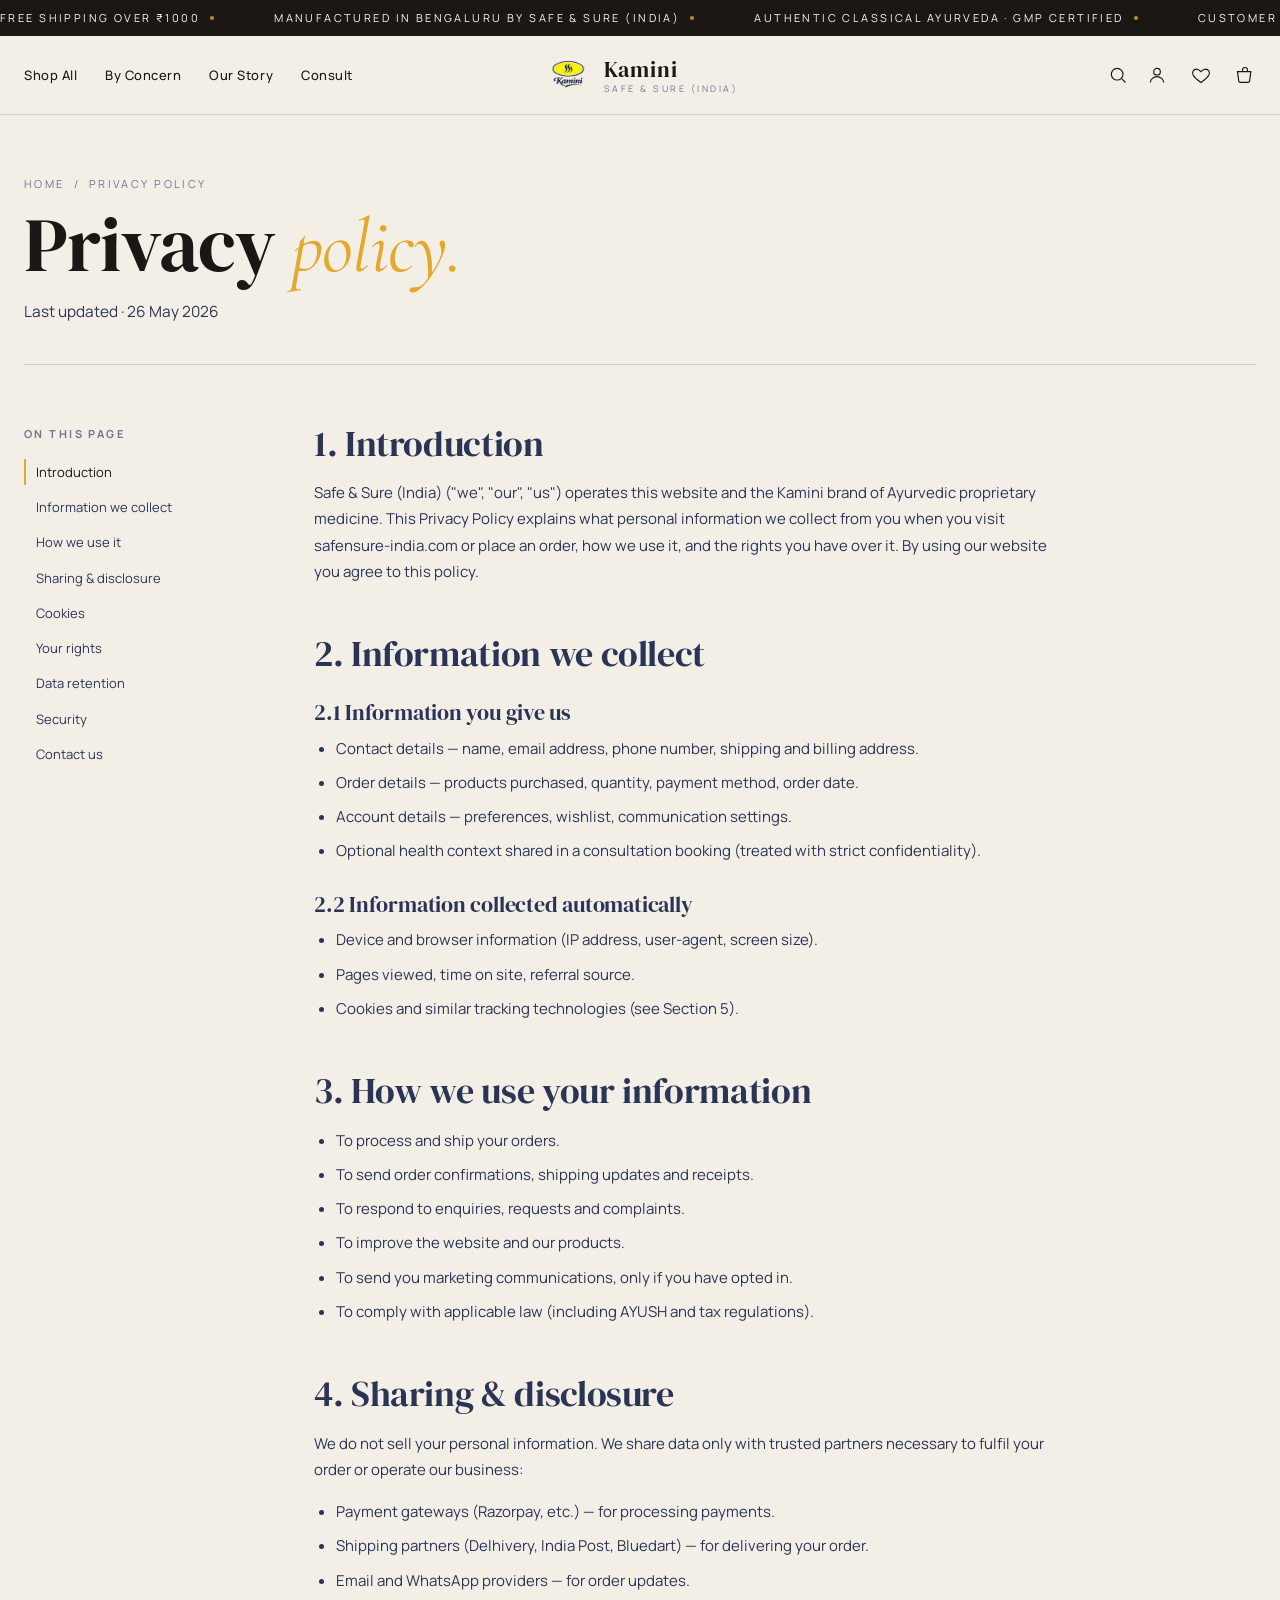
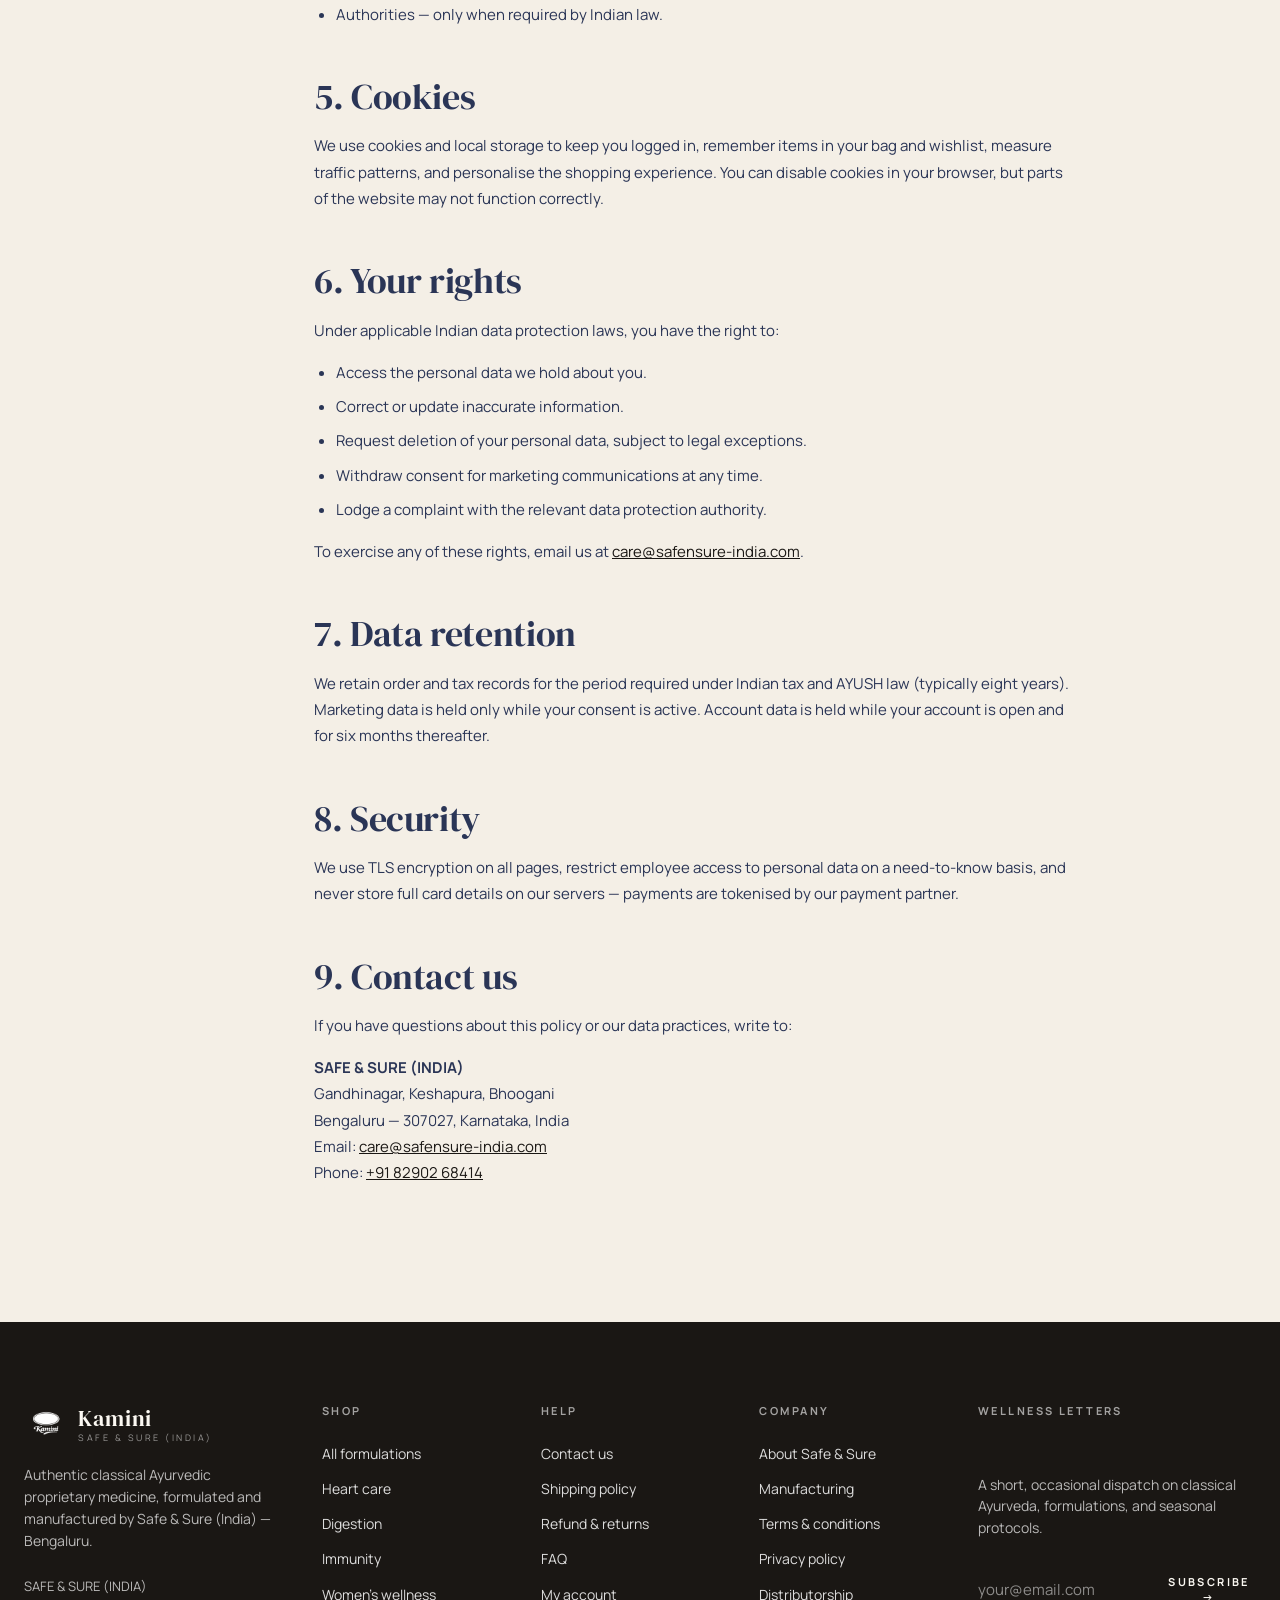
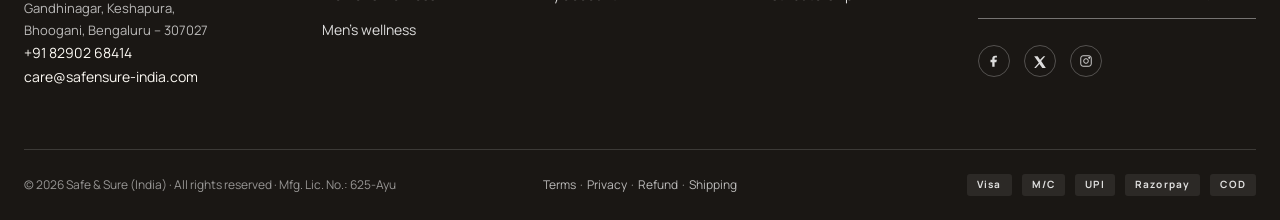
==== commit 3c865f59: "Update privacy-policy.html" ====
--- a/privacy-policy.html
+++ b/privacy-policy.html
@@ -11,6 +11,15 @@
 <link href="https://fonts.googleapis.com/css2?family=DM+Serif+Display:ital@0;1&family=Cormorant+Garamond:ital,wght@0,400;0,500;1,400;1,500&family=Manrope:wght@300;400;500;600;700&display=swap" rel="stylesheet" />
 <link rel="icon" type="image/png" href="assets/logo.png" />
 <link rel="stylesheet" href="styles.css" />
+
+<style>
+@media (max-width:992px){
+  .legal-toc{    
+    position: relative;
+    top: 0px!important;
+  }
+}
+</style>
 </head>
 <body data-page="privacy">
 
--- a/styles.css
+++ b/styles.css
@@ -823,7 +823,8 @@
     grid-template-columns: repeat(1, 1fr);
   }
   .gh-0987 {
-    line-height: 70px;
+    line-height: 63px;
+        font-size: 52px;
 }
 .okiuy-23568{aspect-ratio:1/1;}
 .okiuy-23568 img{padding:0!important;}
@@ -845,4 +846,13 @@
 .shop-chips{top: 10px;}
 .oiiyty-1235{display: none;}
 .pqiy-1235 .reveal{grid-template-columns: repeat(1, 1fr)!important;}
-}+.gh-0987 .hero-floating-italic{
+    letter-spacing: -.01em;
+    font-family: var(--serif);
+    font-weight: 400;
+    font-size: 52px;
+    color: #1a1714;
+}
+
+}
+
